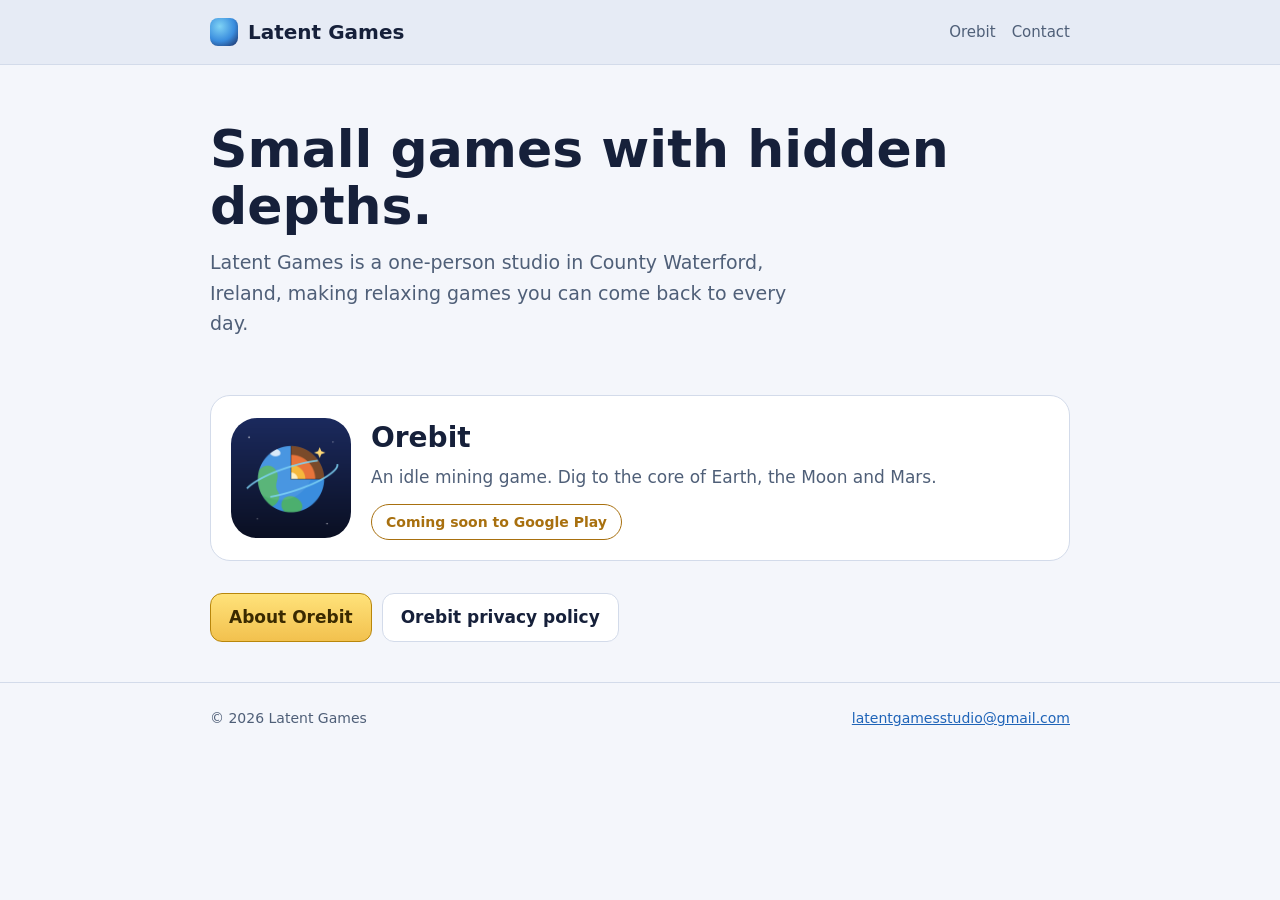
==== index.html @ 29734182 "Website and Orebit privacy policy" ====
<!doctype html>
<html lang="en">
<head>
<meta charset="utf-8">
<meta name="viewport" content="width=device-width, initial-scale=1">
<title>Latent Games</title>
<meta name="description" content="Latent Games is a one-person game studio in Ireland. Our first game, Orebit, is an idle mining game across Earth, the Moon and Mars.">
<link rel="icon" href="favicon.png">
<link rel="stylesheet" href="assets/style.css">
</head>
<body>
<header class="top"><div class="wrap">
  <a class="brand" href="./"><i></i>Latent Games</a>
  <nav><a href="orebit/">Orebit</a><a href="mailto:latentgamesstudio@gmail.com">Contact</a></nav>
</div></header>
<main class="wrap">
  <section class="hero">
    <h1>Small games with hidden depths.</h1>
    <p>Latent Games is a one-person studio in County Waterford, Ireland, making relaxing games you can come back to every day.</p>
  </section>
  <section class="game">
    <img class="icon" src="assets/orebit-icon.png" alt="Orebit app icon: Earth with a slice cut away showing its glowing layers">
    <div>
      <h2>Orebit</h2>
      <p>An idle mining game. Dig to the core of Earth, the Moon and Mars.</p>
      <span class="badge">Coming soon to Google Play</span>
    </div>
  </section>
  <div class="links">
    <a class="btn gold" href="orebit/">About Orebit</a>
    <a class="btn" href="orebit/privacy/">Orebit privacy policy</a>
  </div>
</main>
<footer><div class="wrap"><span>© 2026 Latent Games</span><a href="mailto:latentgamesstudio@gmail.com">latentgamesstudio@gmail.com</a></div></footer>
</body>
</html>
---- assets/style.css ----
:root{--bg:#0b1024;--bg2:#131c3f;--panel:#18244d;--text:#edf2f7;--muted:#a9b8cc;--gold:#f2c14e;--line:#2a3870;--link:#7fd3f5}
@media (prefers-color-scheme:light){:root{--bg:#f4f6fb;--bg2:#e6ebf5;--panel:#fff;--text:#16203a;--muted:#4f5f78;--gold:#a8700f;--line:#d3dbea;--link:#1f64b8}}
*{box-sizing:border-box}
html{-webkit-text-size-adjust:100%}
body{margin:0;background:var(--bg);color:var(--text);font:17px/1.6 Poppins,system-ui,-apple-system,"Segoe UI",Roboto,sans-serif}
a{color:var(--link)}
.wrap{max-width:900px;margin:0 auto;padding:0 20px}
header.top{border-bottom:1px solid var(--line);background:var(--bg2)}
header.top .wrap{display:flex;align-items:center;justify-content:space-between;gap:12px;min-height:64px}
.brand{display:flex;align-items:center;gap:10px;font-weight:700;font-size:20px;color:var(--text);text-decoration:none}
.brand i{width:28px;height:28px;border-radius:8px;background:radial-gradient(circle at 35% 30%,#7fd3f5,#3a8dde 55%,#1b2a5e);display:block}
nav a{color:var(--muted);text-decoration:none;margin-left:16px;font-size:15px}
nav a:hover{color:var(--text)}
.hero{padding:56px 0 24px}
.hero h1{font-size:clamp(32px,6vw,52px);line-height:1.1;margin:0 0 12px}
.hero p{color:var(--muted);font-size:19px;max-width:620px;margin:0}
.game{display:grid;grid-template-columns:120px 1fr;gap:20px;align-items:center;background:var(--panel);border:1px solid var(--line);border-radius:20px;padding:20px;margin:32px 0}
.game img.icon{width:120px;height:120px;border-radius:26px;display:block}
.game h2{margin:0 0 4px;font-size:28px}
.game p{margin:0 0 12px;color:var(--muted)}
.badge{display:inline-block;white-space:nowrap;padding:6px 14px;border-radius:999px;border:1px solid var(--gold);color:var(--gold);font-size:14px;font-weight:600}
.banner{width:100%;height:auto;border-radius:18px;display:block;margin:8px 0 24px;border:1px solid var(--line)}
.shots{display:grid;grid-template-columns:repeat(3,1fr);gap:12px;margin:0 0 24px}
.shots img{width:100%;height:auto;border-radius:14px;border:1px solid var(--line);display:block}
.links{display:flex;flex-wrap:wrap;gap:10px;margin:0 0 40px}
.btn{display:inline-block;padding:10px 18px;border-radius:12px;background:var(--panel);border:1px solid var(--line);color:var(--text);text-decoration:none;font-weight:600}
.btn.gold{background:linear-gradient(180deg,#ffe27a,#f2c14e);color:#3a2a00;border-color:#b8860b}
article{max-width:720px;padding:40px 0 56px}
article h1{font-size:36px;line-height:1.2;margin:0 0 6px}
article h2{font-size:22px;margin:36px 0 8px}
article .meta{color:var(--muted);margin:0 0 24px}
article ul{padding-left:22px}
article li{margin:4px 0}
.note{background:var(--panel);border:1px solid var(--line);border-left:4px solid var(--gold);border-radius:12px;padding:14px 16px;margin:20px 0}
footer{border-top:1px solid var(--line);color:var(--muted);font-size:14px;padding:24px 0 40px}
footer .wrap{display:flex;flex-wrap:wrap;justify-content:space-between;gap:8px}
@media (max-width:560px){.game{grid-template-columns:72px 1fr;gap:14px;padding:16px}.game img.icon{width:72px;height:72px;border-radius:16px}.game h2{font-size:22px}nav a{margin-left:12px}.shots{gap:8px}}
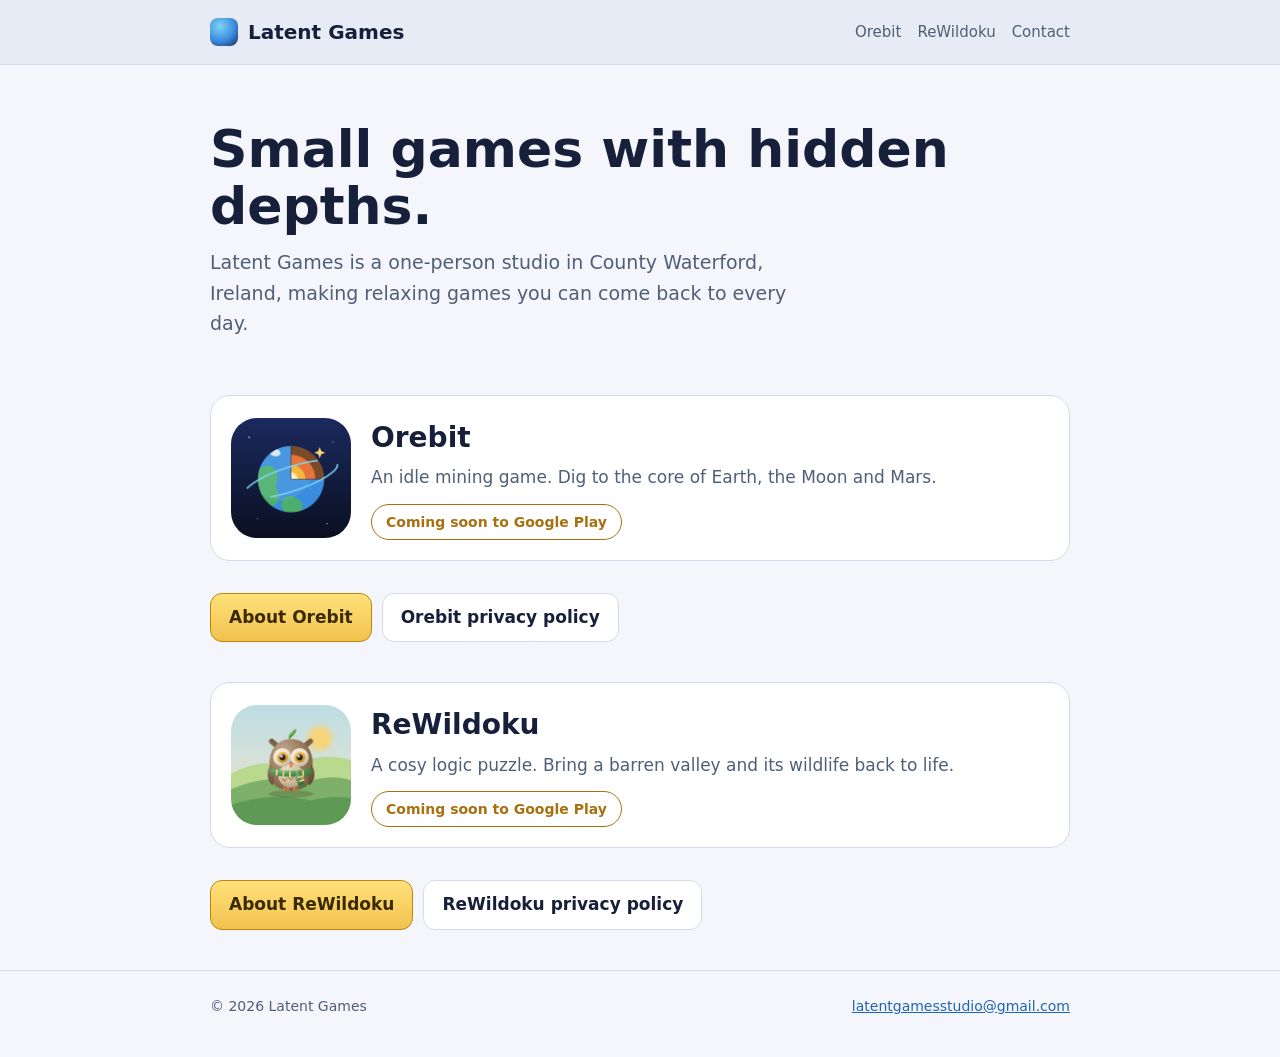
==== commit 8694bb1c: "ReWildowku Update" ====
--- a/index.html
+++ b/index.html
@@ -4,14 +4,14 @@
 <meta charset="utf-8">
 <meta name="viewport" content="width=device-width, initial-scale=1">
 <title>Latent Games</title>
-<meta name="description" content="Latent Games is a one-person game studio in Ireland. Our first game, Orebit, is an idle mining game across Earth, the Moon and Mars.">
+<meta name="description" content="Latent Games is a one-person game studio in Ireland. We make Orebit, an idle mining game across Earth, the Moon and Mars, and ReWildoku, a cosy rewilding logic puzzle.">
 <link rel="icon" href="favicon.png">
 <link rel="stylesheet" href="assets/style.css">
 </head>
 <body>
 <header class="top"><div class="wrap">
   <a class="brand" href="./"><i></i>Latent Games</a>
-  <nav><a href="orebit/">Orebit</a><a href="mailto:latentgamesstudio@gmail.com">Contact</a></nav>
+  <nav><a href="orebit/">Orebit</a><a href="rewildoku/">ReWildoku</a><a href="mailto:latentgamesstudio@gmail.com">Contact</a></nav>
 </div></header>
 <main class="wrap">
   <section class="hero">
@@ -30,6 +30,18 @@
     <a class="btn gold" href="orebit/">About Orebit</a>
     <a class="btn" href="orebit/privacy/">Orebit privacy policy</a>
   </div>
+  <section class="game">
+    <img class="icon" src="assets/rewildoku-icon.png" alt="ReWildoku app icon: Hazel the owl in a green scarf on a sunny hillside">
+    <div>
+      <h2>ReWildoku</h2>
+      <p>A cosy logic puzzle. Bring a barren valley and its wildlife back to life.</p>
+      <span class="badge">Coming soon to Google Play</span>
+    </div>
+  </section>
+  <div class="links">
+    <a class="btn gold" href="rewildoku/">About ReWildoku</a>
+    <a class="btn" href="rewildoku/privacy/">ReWildoku privacy policy</a>
+  </div>
 </main>
 <footer><div class="wrap"><span>© 2026 Latent Games</span><a href="mailto:latentgamesstudio@gmail.com">latentgamesstudio@gmail.com</a></div></footer>
 </body>
